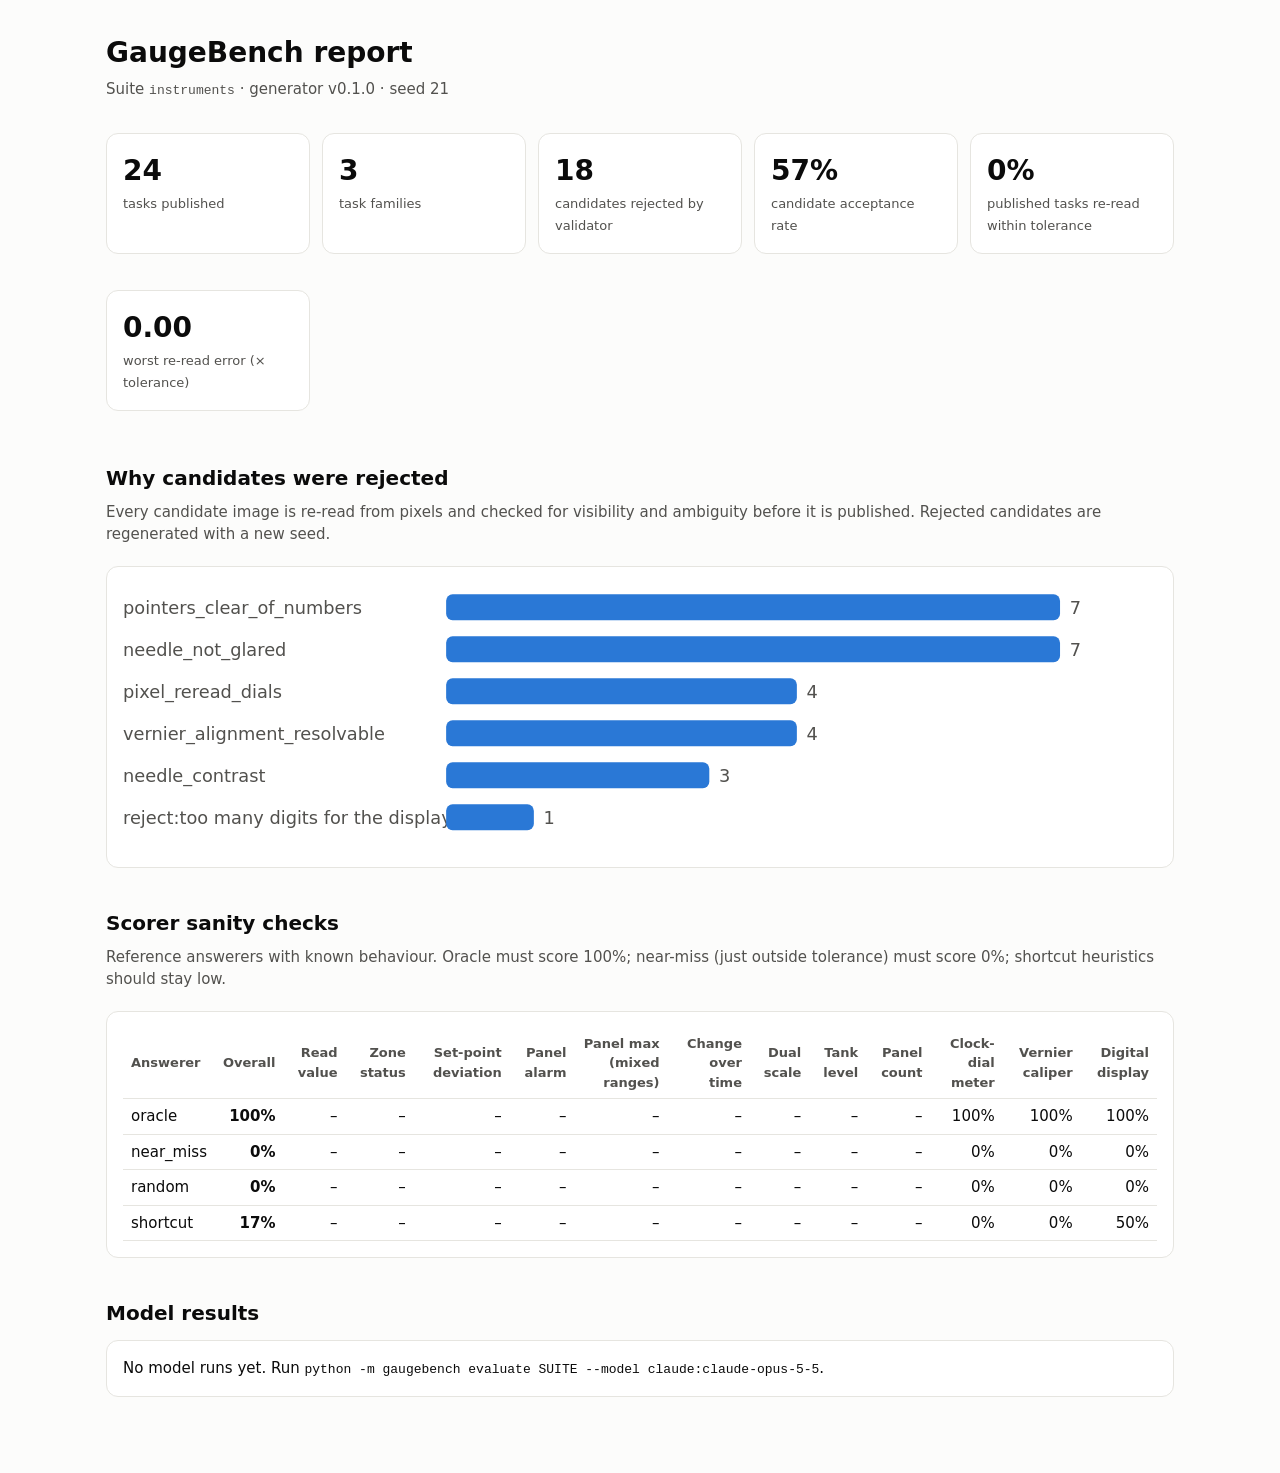
==== runs/instruments/report.html @ 5539a3b3 "Three new instruments, Challenge mode and task packs - dial_meter: utility clock meter, 4-5 alternat" ====
<!doctype html><html lang=en><head><meta charset=utf-8><meta name=viewport content='width=device-width,initial-scale=1'><title>GaugeBench Report</title><style>
:root{--bg:#fcfcfb;--card:#ffffff;--ink:#0b0b0b;--ink2:#52514e;--muted:#8a8984;--grid:#e6e5e0;
--s1:#2a78d6;--s2:#eb6834;--s3:#1baf7a;--good:#008300;--bad:#e34948;color-scheme:light}
@media (prefers-color-scheme:dark){:root:not([data-theme=light]){--bg:#141413;--card:#1a1a19;--ink:#f0efec;
--ink2:#c3c2b7;--muted:#8f8e86;--grid:#2e2e2b;--s1:#3987e5;--s2:#d95926;--s3:#199e70;--good:#0ca30c;--bad:#e66767;color-scheme:dark}}
:root[data-theme=dark]{--bg:#141413;--card:#1a1a19;--ink:#f0efec;--ink2:#c3c2b7;--muted:#8f8e86;--grid:#2e2e2b;
--s1:#3987e5;--s2:#d95926;--s3:#199e70;--good:#0ca30c;--bad:#e66767;color-scheme:dark}
*{box-sizing:border-box}body{margin:0;background:var(--bg);color:var(--ink);font:15px/1.5 system-ui,-apple-system,Segoe UI,Roboto,sans-serif}
main{max-width:1100px;margin:0 auto;padding:32px 16px 64px}h1{font-size:28px;margin:0 0 4px}h2{font-size:20px;margin:40px 0 8px}
h3{font-size:15px;margin:0 0 6px;color:var(--ink2);font-weight:600}.sub{color:var(--ink2);margin:0 0 20px}
.card{background:var(--card);border:1px solid var(--grid);border-radius:12px;padding:16px;margin:12px 0}
.grid{display:grid;grid-template-columns:repeat(auto-fill,minmax(320px,1fr));gap:12px}
.tiles{display:grid;grid-template-columns:repeat(auto-fill,minmax(170px,1fr));gap:12px}
.tile b{display:block;font-size:28px;font-variant-numeric:tabular-nums}.tile span{color:var(--ink2);font-size:13px}
table{border-collapse:collapse;width:100%;font-variant-numeric:tabular-nums}th,td{padding:6px 8px;border-bottom:1px solid var(--grid);text-align:right}
th:first-child,td:first-child{text-align:left}th{color:var(--ink2);font-weight:600;font-size:13px}
.legend{display:flex;gap:16px;flex-wrap:wrap;font-size:13px;color:var(--ink2);margin:4px 0 8px}
.legend i{display:inline-block;width:12px;height:3px;border-radius:2px;margin-right:6px;vertical-align:middle}
svg text{fill:var(--ink2);font-size:11px}svg .ax{stroke:var(--grid)}.ok{color:var(--good)}.no{color:var(--bad)}
.gallery{display:grid;grid-template-columns:repeat(auto-fill,minmax(250px,1fr));gap:12px}
.gallery img{width:100%;border-radius:8px;display:block}.gallery p{margin:6px 0 0;font-size:13px;color:var(--ink2)}
.scroll{overflow-x:auto}code{font-size:13px}
</style></head><body><main>
<h1>GaugeBench report</h1>
<p class=sub>Suite <code>instruments</code> · generator v0.1.0 · seed 21</p>
<div class=tiles>
<div class='card tile'><b>24</b><span>tasks published</span></div>
<div class='card tile'><b>3</b><span>task families</span></div>
<div class='card tile'><b>18</b><span>candidates rejected by validator</span></div>
<div class='card tile'><b>57%</b><span>candidate acceptance rate</span></div>
<div class='card tile'><b>0%</b><span>published tasks re-read within tolerance</span></div>
<div class='card tile'><b>0.00</b><span>worst re-read error (× tolerance)</span></div>
</div>
<h2>Why candidates were rejected</h2><p class=sub>Every candidate image is re-read from pixels and checked for visibility and ambiguity before it is published. Rejected candidates are regenerated with a new seed.</p>
<div class=card><svg viewBox="0 0 640 162" width="100%" role="img"><text x="0" y="19">pointers_clear_of_numbers</text><rect x="200" y="7" width="380.0" height="16" rx="4" fill="var(--s1)"><title>pointers_clear_of_numbers: 7</title></rect><text x="586.0" y="19">7</text><text x="0" y="45">needle_not_glared</text><rect x="200" y="33" width="380.0" height="16" rx="4" fill="var(--s1)"><title>needle_not_glared: 7</title></rect><text x="586.0" y="45">7</text><text x="0" y="71">pixel_reread_dials</text><rect x="200" y="59" width="217.1" height="16" rx="4" fill="var(--s1)"><title>pixel_reread_dials: 4</title></rect><text x="423.1" y="71">4</text><text x="0" y="97">vernier_alignment_resolvable</text><rect x="200" y="85" width="217.1" height="16" rx="4" fill="var(--s1)"><title>vernier_alignment_resolvable: 4</title></rect><text x="423.1" y="97">4</text><text x="0" y="123">needle_contrast</text><rect x="200" y="111" width="162.9" height="16" rx="4" fill="var(--s1)"><title>needle_contrast: 3</title></rect><text x="368.9" y="123">3</text><text x="0" y="149">reject:too many digits for the display</text><rect x="200" y="137" width="54.3" height="16" rx="4" fill="var(--s1)"><title>reject:too many digits for the display: 1</title></rect><text x="260.3" y="149">1</text></svg></div>
<h2>Scorer sanity checks</h2><p class=sub>Reference answerers with known behaviour. Oracle must score 100%; near-miss (just outside tolerance) must score 0%; shortcut heuristics should stay low.</p>
<div class='card scroll'><table><tr><th>Answerer</th><th>Overall</th><th>Read value</th><th>Zone status</th><th>Set-point deviation</th><th>Panel alarm</th><th>Panel max (mixed ranges)</th><th>Change over time</th><th>Dual scale</th><th>Tank level</th><th>Panel count</th><th>Clock-dial meter</th><th>Vernier caliper</th><th>Digital display</th></tr>
<tr><td>oracle</td><td><b>100%</b></td><td>–</td><td>–</td><td>–</td><td>–</td><td>–</td><td>–</td><td>–</td><td>–</td><td>–</td><td>100%</td><td>100%</td><td>100%</td></tr>
<tr><td>near_miss</td><td><b>0%</b></td><td>–</td><td>–</td><td>–</td><td>–</td><td>–</td><td>–</td><td>–</td><td>–</td><td>–</td><td>0%</td><td>0%</td><td>0%</td></tr>
<tr><td>random</td><td><b>0%</b></td><td>–</td><td>–</td><td>–</td><td>–</td><td>–</td><td>–</td><td>–</td><td>–</td><td>–</td><td>0%</td><td>0%</td><td>0%</td></tr>
<tr><td>shortcut</td><td><b>17%</b></td><td>–</td><td>–</td><td>–</td><td>–</td><td>–</td><td>–</td><td>–</td><td>–</td><td>–</td><td>0%</td><td>0%</td><td>50%</td></tr>
</table></div>
<h2>Model results</h2><div class=card>No model runs yet. Run <code>python -m gaugebench evaluate SUITE --model claude:claude-opus-5-5</code>.</div>
</main></body></html>
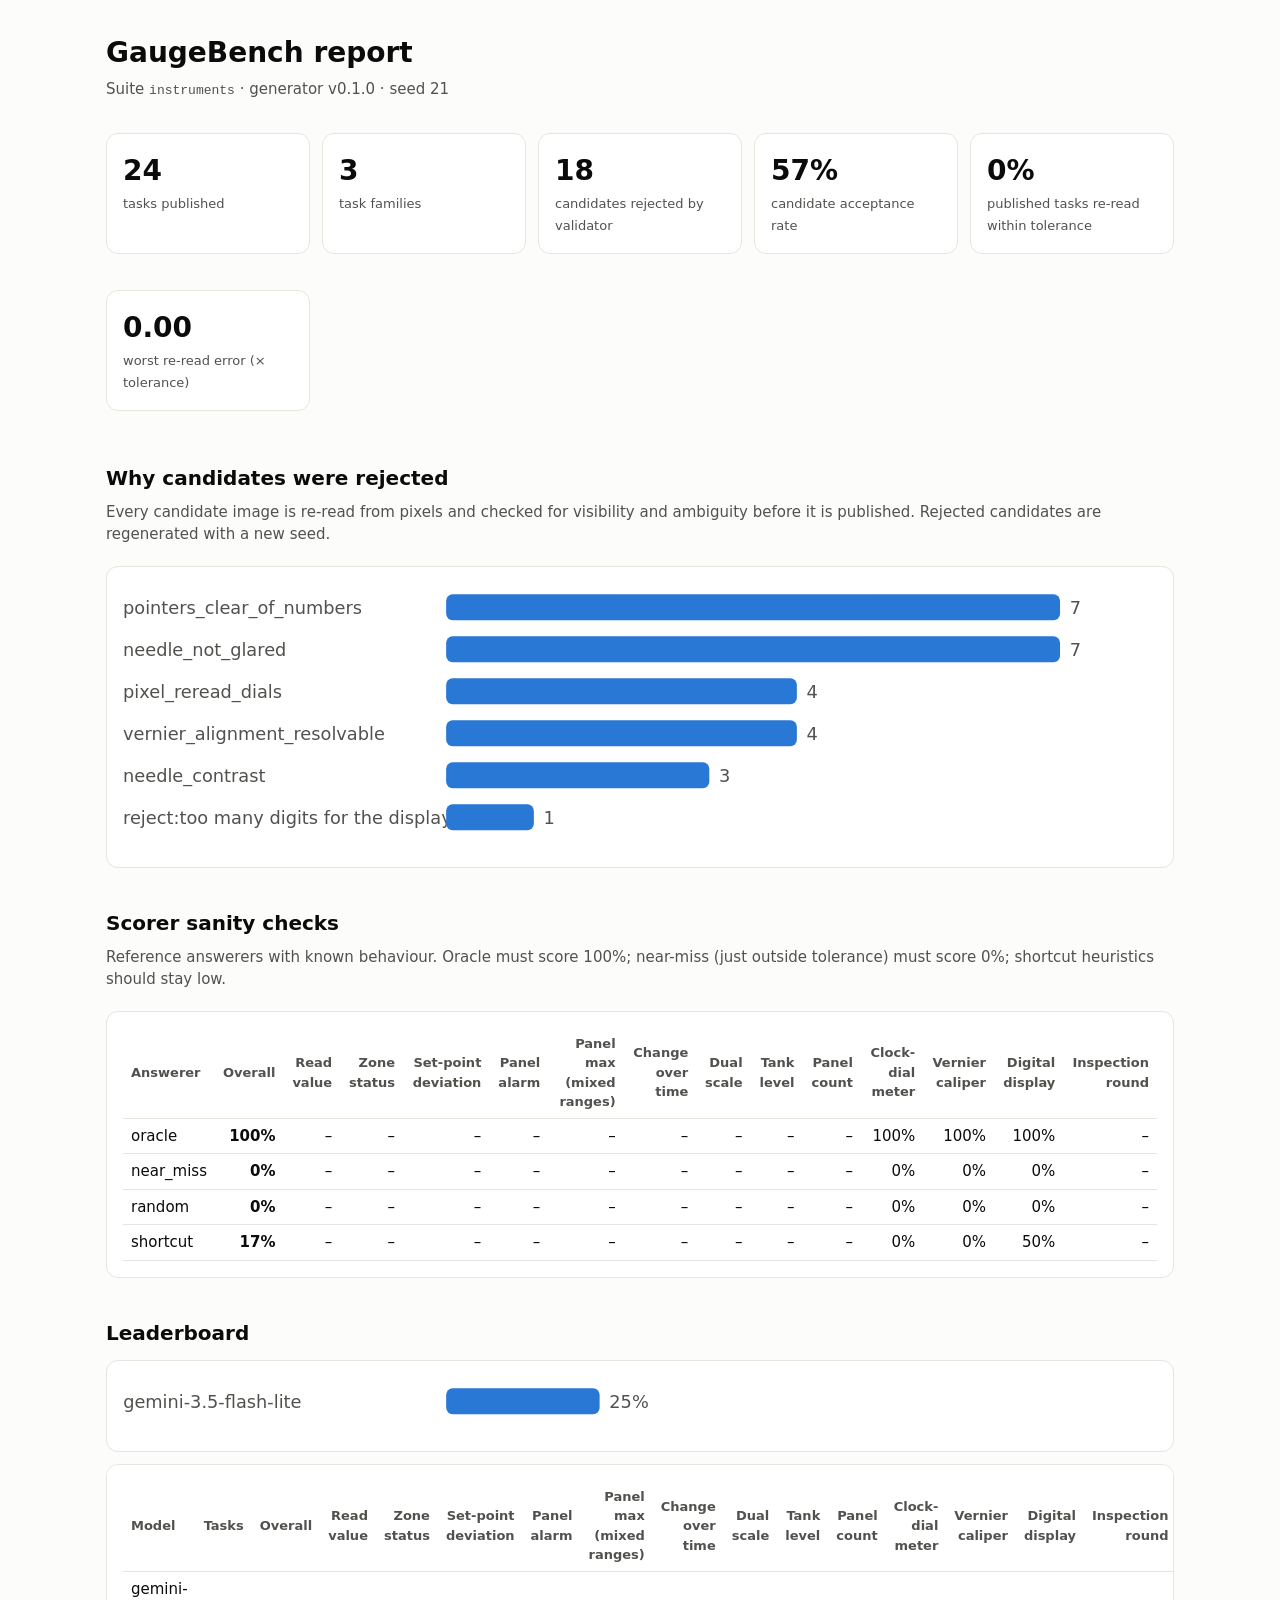
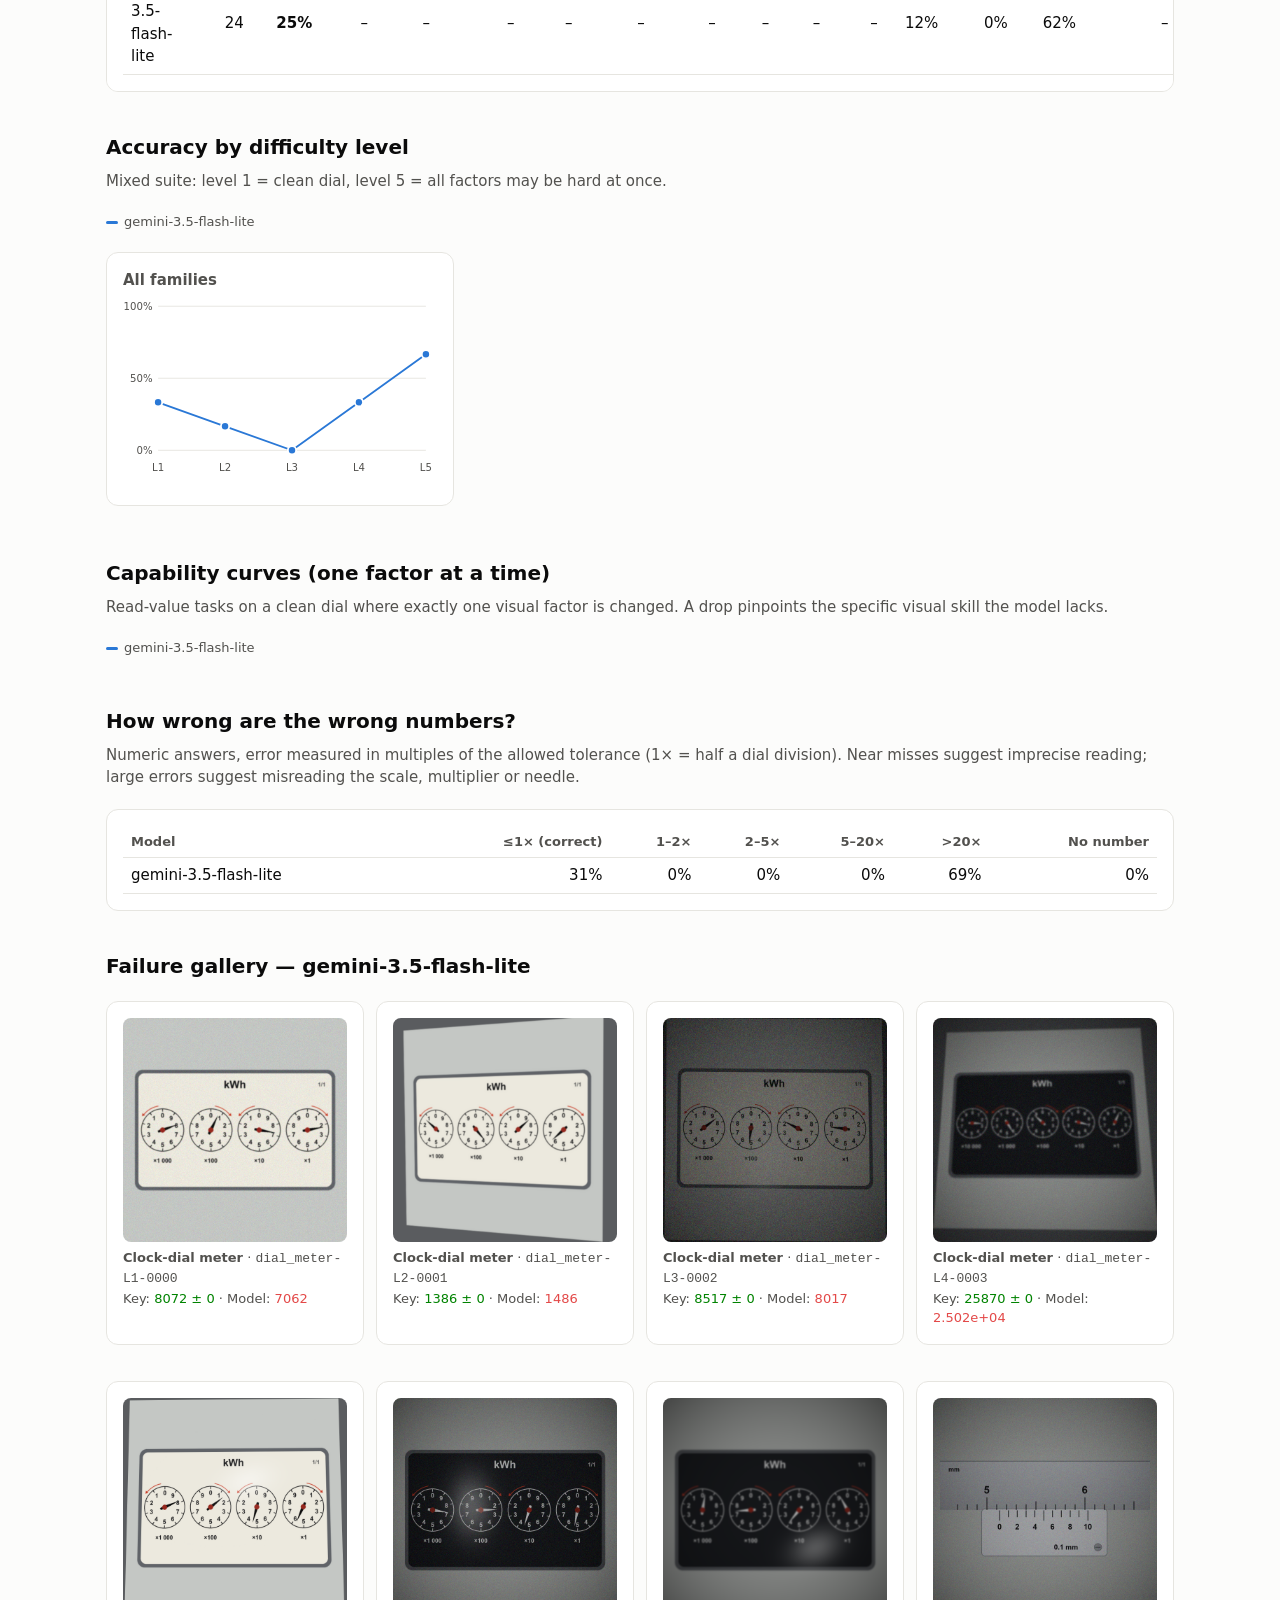
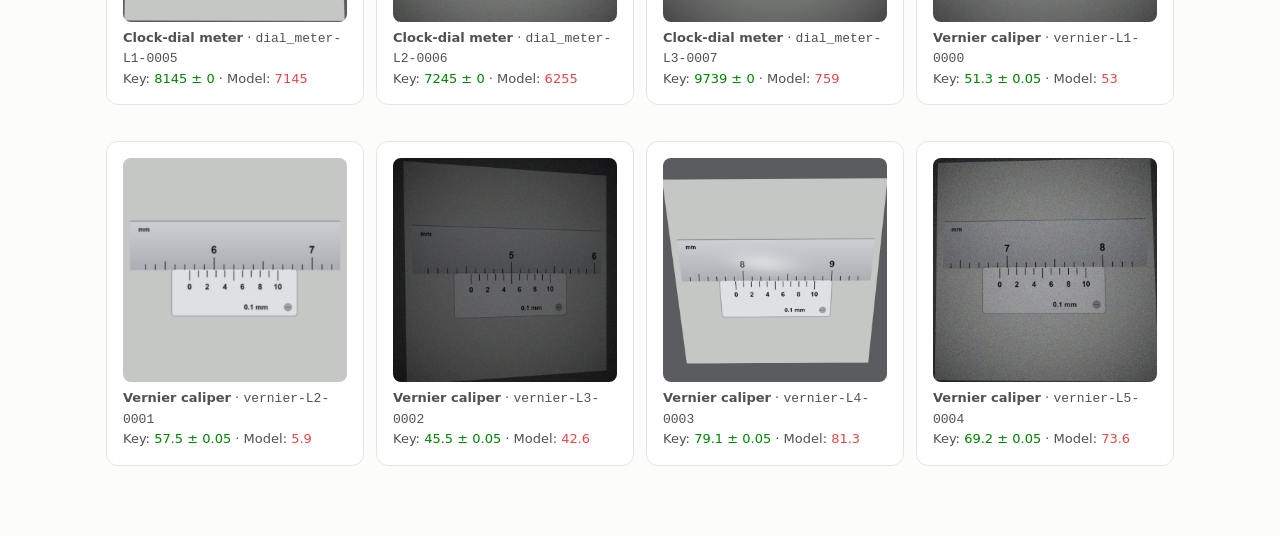
==== commit b8443d9d: "Full Gemini 3.5 Flash-Lite results: all 384 v2 tasks, 24 instrument tasks, 20 inspection rounds - RE" ====
--- a/runs/instruments/report.html
+++ b/runs/instruments/report.html
@@ -34,11 +34,38 @@
 <h2>Why candidates were rejected</h2><p class=sub>Every candidate image is re-read from pixels and checked for visibility and ambiguity before it is published. Rejected candidates are regenerated with a new seed.</p>
 <div class=card><svg viewBox="0 0 640 162" width="100%" role="img"><text x="0" y="19">pointers_clear_of_numbers</text><rect x="200" y="7" width="380.0" height="16" rx="4" fill="var(--s1)"><title>pointers_clear_of_numbers: 7</title></rect><text x="586.0" y="19">7</text><text x="0" y="45">needle_not_glared</text><rect x="200" y="33" width="380.0" height="16" rx="4" fill="var(--s1)"><title>needle_not_glared: 7</title></rect><text x="586.0" y="45">7</text><text x="0" y="71">pixel_reread_dials</text><rect x="200" y="59" width="217.1" height="16" rx="4" fill="var(--s1)"><title>pixel_reread_dials: 4</title></rect><text x="423.1" y="71">4</text><text x="0" y="97">vernier_alignment_resolvable</text><rect x="200" y="85" width="217.1" height="16" rx="4" fill="var(--s1)"><title>vernier_alignment_resolvable: 4</title></rect><text x="423.1" y="97">4</text><text x="0" y="123">needle_contrast</text><rect x="200" y="111" width="162.9" height="16" rx="4" fill="var(--s1)"><title>needle_contrast: 3</title></rect><text x="368.9" y="123">3</text><text x="0" y="149">reject:too many digits for the display</text><rect x="200" y="137" width="54.3" height="16" rx="4" fill="var(--s1)"><title>reject:too many digits for the display: 1</title></rect><text x="260.3" y="149">1</text></svg></div>
 <h2>Scorer sanity checks</h2><p class=sub>Reference answerers with known behaviour. Oracle must score 100%; near-miss (just outside tolerance) must score 0%; shortcut heuristics should stay low.</p>
-<div class='card scroll'><table><tr><th>Answerer</th><th>Overall</th><th>Read value</th><th>Zone status</th><th>Set-point deviation</th><th>Panel alarm</th><th>Panel max (mixed ranges)</th><th>Change over time</th><th>Dual scale</th><th>Tank level</th><th>Panel count</th><th>Clock-dial meter</th><th>Vernier caliper</th><th>Digital display</th></tr>
-<tr><td>oracle</td><td><b>100%</b></td><td>–</td><td>–</td><td>–</td><td>–</td><td>–</td><td>–</td><td>–</td><td>–</td><td>–</td><td>100%</td><td>100%</td><td>100%</td></tr>
-<tr><td>near_miss</td><td><b>0%</b></td><td>–</td><td>–</td><td>–</td><td>–</td><td>–</td><td>–</td><td>–</td><td>–</td><td>–</td><td>0%</td><td>0%</td><td>0%</td></tr>
-<tr><td>random</td><td><b>0%</b></td><td>–</td><td>–</td><td>–</td><td>–</td><td>–</td><td>–</td><td>–</td><td>–</td><td>–</td><td>0%</td><td>0%</td><td>0%</td></tr>
-<tr><td>shortcut</td><td><b>17%</b></td><td>–</td><td>–</td><td>–</td><td>–</td><td>–</td><td>–</td><td>–</td><td>–</td><td>–</td><td>0%</td><td>0%</td><td>50%</td></tr>
+<div class='card scroll'><table><tr><th>Answerer</th><th>Overall</th><th>Read value</th><th>Zone status</th><th>Set-point deviation</th><th>Panel alarm</th><th>Panel max (mixed ranges)</th><th>Change over time</th><th>Dual scale</th><th>Tank level</th><th>Panel count</th><th>Clock-dial meter</th><th>Vernier caliper</th><th>Digital display</th><th>Inspection round</th></tr>
+<tr><td>oracle</td><td><b>100%</b></td><td>–</td><td>–</td><td>–</td><td>–</td><td>–</td><td>–</td><td>–</td><td>–</td><td>–</td><td>100%</td><td>100%</td><td>100%</td><td>–</td></tr>
+<tr><td>near_miss</td><td><b>0%</b></td><td>–</td><td>–</td><td>–</td><td>–</td><td>–</td><td>–</td><td>–</td><td>–</td><td>–</td><td>0%</td><td>0%</td><td>0%</td><td>–</td></tr>
+<tr><td>random</td><td><b>0%</b></td><td>–</td><td>–</td><td>–</td><td>–</td><td>–</td><td>–</td><td>–</td><td>–</td><td>–</td><td>0%</td><td>0%</td><td>0%</td><td>–</td></tr>
+<tr><td>shortcut</td><td><b>17%</b></td><td>–</td><td>–</td><td>–</td><td>–</td><td>–</td><td>–</td><td>–</td><td>–</td><td>–</td><td>0%</td><td>0%</td><td>50%</td><td>–</td></tr>
 </table></div>
-<h2>Model results</h2><div class=card>No model runs yet. Run <code>python -m gaugebench evaluate SUITE --model claude:claude-opus-5-5</code>.</div>
+<h2>Leaderboard</h2>
+<div class=card><svg viewBox="0 0 640 32" width="100%" role="img"><text x="0" y="19">gemini-3.5-flash-lite</text><rect x="200" y="7" width="95.0" height="16" rx="4" fill="var(--s1)"><title>gemini-3.5-flash-lite: 25.0% of 24</title></rect><text x="301.0" y="19">25%</text></svg></div>
+<div class='card scroll'><table><tr><th>Model</th><th>Tasks</th><th>Overall</th><th>Read value</th><th>Zone status</th><th>Set-point deviation</th><th>Panel alarm</th><th>Panel max (mixed ranges)</th><th>Change over time</th><th>Dual scale</th><th>Tank level</th><th>Panel count</th><th>Clock-dial meter</th><th>Vernier caliper</th><th>Digital display</th><th>Inspection round</th><th>Parse fails</th></tr>
+<tr><td>gemini-3.5-flash-lite</td><td>24</td><td><b>25%</b></td><td>–</td><td>–</td><td>–</td><td>–</td><td>–</td><td>–</td><td>–</td><td>–</td><td>–</td><td>12%</td><td>0%</td><td>62%</td><td>–</td><td>0</td></tr>
+</table></div>
+<h2>Accuracy by difficulty level</h2><p class=sub>Mixed suite: level 1 = clean dial, level 5 = all factors may be hard at once.</p>
+<div class=legend><span><i style="background:var(--s1)"></i>gemini-3.5-flash-lite</span></div>
+<div class=grid><div class="card"><h3>All families</h3><svg viewBox="0 0 340 200" width="100%" role="img"><line class="ax" x1="38" x2="328" y1="166" y2="166"/><text x="32" y="170" text-anchor="end">0%</text><line class="ax" x1="38" x2="328" y1="88.0" y2="88.0"/><text x="32" y="92.0" text-anchor="end">50%</text><line class="ax" x1="38" x2="328" y1="10.0" y2="10.0"/><text x="32" y="14.0" text-anchor="end">100%</text><text x="38.0" y="188" text-anchor="middle">L1</text><text x="110.5" y="188" text-anchor="middle">L2</text><text x="183.0" y="188" text-anchor="middle">L3</text><text x="255.5" y="188" text-anchor="middle">L4</text><text x="328.0" y="188" text-anchor="middle">L5</text><polyline fill="none" stroke="var(--s1)" stroke-width="2" points="38.0,114.0 110.5,140.0 183.0,166.0 255.5,114.0 328.0,62.0"/><circle cx="38.0" cy="114.0" r="4.5" fill="var(--s1)" stroke="var(--card)" stroke-width="2"><title>gemini-3.5-flash-lite · L1: 33%</title></circle><circle cx="110.5" cy="140.0" r="4.5" fill="var(--s1)" stroke="var(--card)" stroke-width="2"><title>gemini-3.5-flash-lite · L2: 17%</title></circle><circle cx="183.0" cy="166.0" r="4.5" fill="var(--s1)" stroke="var(--card)" stroke-width="2"><title>gemini-3.5-flash-lite · L3: 0%</title></circle><circle cx="255.5" cy="114.0" r="4.5" fill="var(--s1)" stroke="var(--card)" stroke-width="2"><title>gemini-3.5-flash-lite · L4: 33%</title></circle><circle cx="328.0" cy="62.0" r="4.5" fill="var(--s1)" stroke="var(--card)" stroke-width="2"><title>gemini-3.5-flash-lite · L5: 67%</title></circle></svg></div></div>
+<h2>Capability curves (one factor at a time)</h2><p class=sub>Read-value tasks on a clean dial where exactly one visual factor is changed. A drop pinpoints the specific visual skill the model lacks.</p>
+<div class=legend><span><i style="background:var(--s1)"></i>gemini-3.5-flash-lite</span></div><div class=grid>
+</div>
+<h2>How wrong are the wrong numbers?</h2><p class=sub>Numeric answers, error measured in multiples of the allowed tolerance (1× = half a dial division). Near misses suggest imprecise reading; large errors suggest misreading the scale, multiplier or needle.</p><div class='card scroll'><table><tr><th>Model</th><th>≤1× (correct)</th><th>1–2×</th><th>2–5×</th><th>5–20×</th><th>&gt;20×</th><th>No number</th></tr>
+<tr><td>gemini-3.5-flash-lite</td><td>31%</td><td>0%</td><td>0%</td><td>0%</td><td>69%</td><td>0%</td></tr>
+</table></div>
+<h2>Failure gallery — gemini-3.5-flash-lite</h2><div class=gallery>
+<div class=card><img loading=lazy src='tasks/dial_meter-L1-0000/image.png' alt='dial_meter-L1-0000'><p><b>Clock-dial meter</b> · <code>dial_meter-L1-0000</code><br>Key: <span class=ok>8072 ± 0</span> · Model: <span class=no>7062</span></p></div>
+<div class=card><img loading=lazy src='tasks/dial_meter-L2-0001/image.png' alt='dial_meter-L2-0001'><p><b>Clock-dial meter</b> · <code>dial_meter-L2-0001</code><br>Key: <span class=ok>1386 ± 0</span> · Model: <span class=no>1486</span></p></div>
+<div class=card><img loading=lazy src='tasks/dial_meter-L3-0002/image.png' alt='dial_meter-L3-0002'><p><b>Clock-dial meter</b> · <code>dial_meter-L3-0002</code><br>Key: <span class=ok>8517 ± 0</span> · Model: <span class=no>8017</span></p></div>
+<div class=card><img loading=lazy src='tasks/dial_meter-L4-0003/image.png' alt='dial_meter-L4-0003'><p><b>Clock-dial meter</b> · <code>dial_meter-L4-0003</code><br>Key: <span class=ok>25870 ± 0</span> · Model: <span class=no>2.502e+04</span></p></div>
+<div class=card><img loading=lazy src='tasks/dial_meter-L1-0005/image.png' alt='dial_meter-L1-0005'><p><b>Clock-dial meter</b> · <code>dial_meter-L1-0005</code><br>Key: <span class=ok>8145 ± 0</span> · Model: <span class=no>7145</span></p></div>
+<div class=card><img loading=lazy src='tasks/dial_meter-L2-0006/image.png' alt='dial_meter-L2-0006'><p><b>Clock-dial meter</b> · <code>dial_meter-L2-0006</code><br>Key: <span class=ok>7245 ± 0</span> · Model: <span class=no>6255</span></p></div>
+<div class=card><img loading=lazy src='tasks/dial_meter-L3-0007/image.png' alt='dial_meter-L3-0007'><p><b>Clock-dial meter</b> · <code>dial_meter-L3-0007</code><br>Key: <span class=ok>9739 ± 0</span> · Model: <span class=no>759</span></p></div>
+<div class=card><img loading=lazy src='tasks/vernier-L1-0000/image.png' alt='vernier-L1-0000'><p><b>Vernier caliper</b> · <code>vernier-L1-0000</code><br>Key: <span class=ok>51.3 ± 0.05</span> · Model: <span class=no>53</span></p></div>
+<div class=card><img loading=lazy src='tasks/vernier-L2-0001/image.png' alt='vernier-L2-0001'><p><b>Vernier caliper</b> · <code>vernier-L2-0001</code><br>Key: <span class=ok>57.5 ± 0.05</span> · Model: <span class=no>5.9</span></p></div>
+<div class=card><img loading=lazy src='tasks/vernier-L3-0002/image.png' alt='vernier-L3-0002'><p><b>Vernier caliper</b> · <code>vernier-L3-0002</code><br>Key: <span class=ok>45.5 ± 0.05</span> · Model: <span class=no>42.6</span></p></div>
+<div class=card><img loading=lazy src='tasks/vernier-L4-0003/image.png' alt='vernier-L4-0003'><p><b>Vernier caliper</b> · <code>vernier-L4-0003</code><br>Key: <span class=ok>79.1 ± 0.05</span> · Model: <span class=no>81.3</span></p></div>
+<div class=card><img loading=lazy src='tasks/vernier-L5-0004/image.png' alt='vernier-L5-0004'><p><b>Vernier caliper</b> · <code>vernier-L5-0004</code><br>Key: <span class=ok>69.2 ± 0.05</span> · Model: <span class=no>73.6</span></p></div>
+</div>
 </main></body></html>
